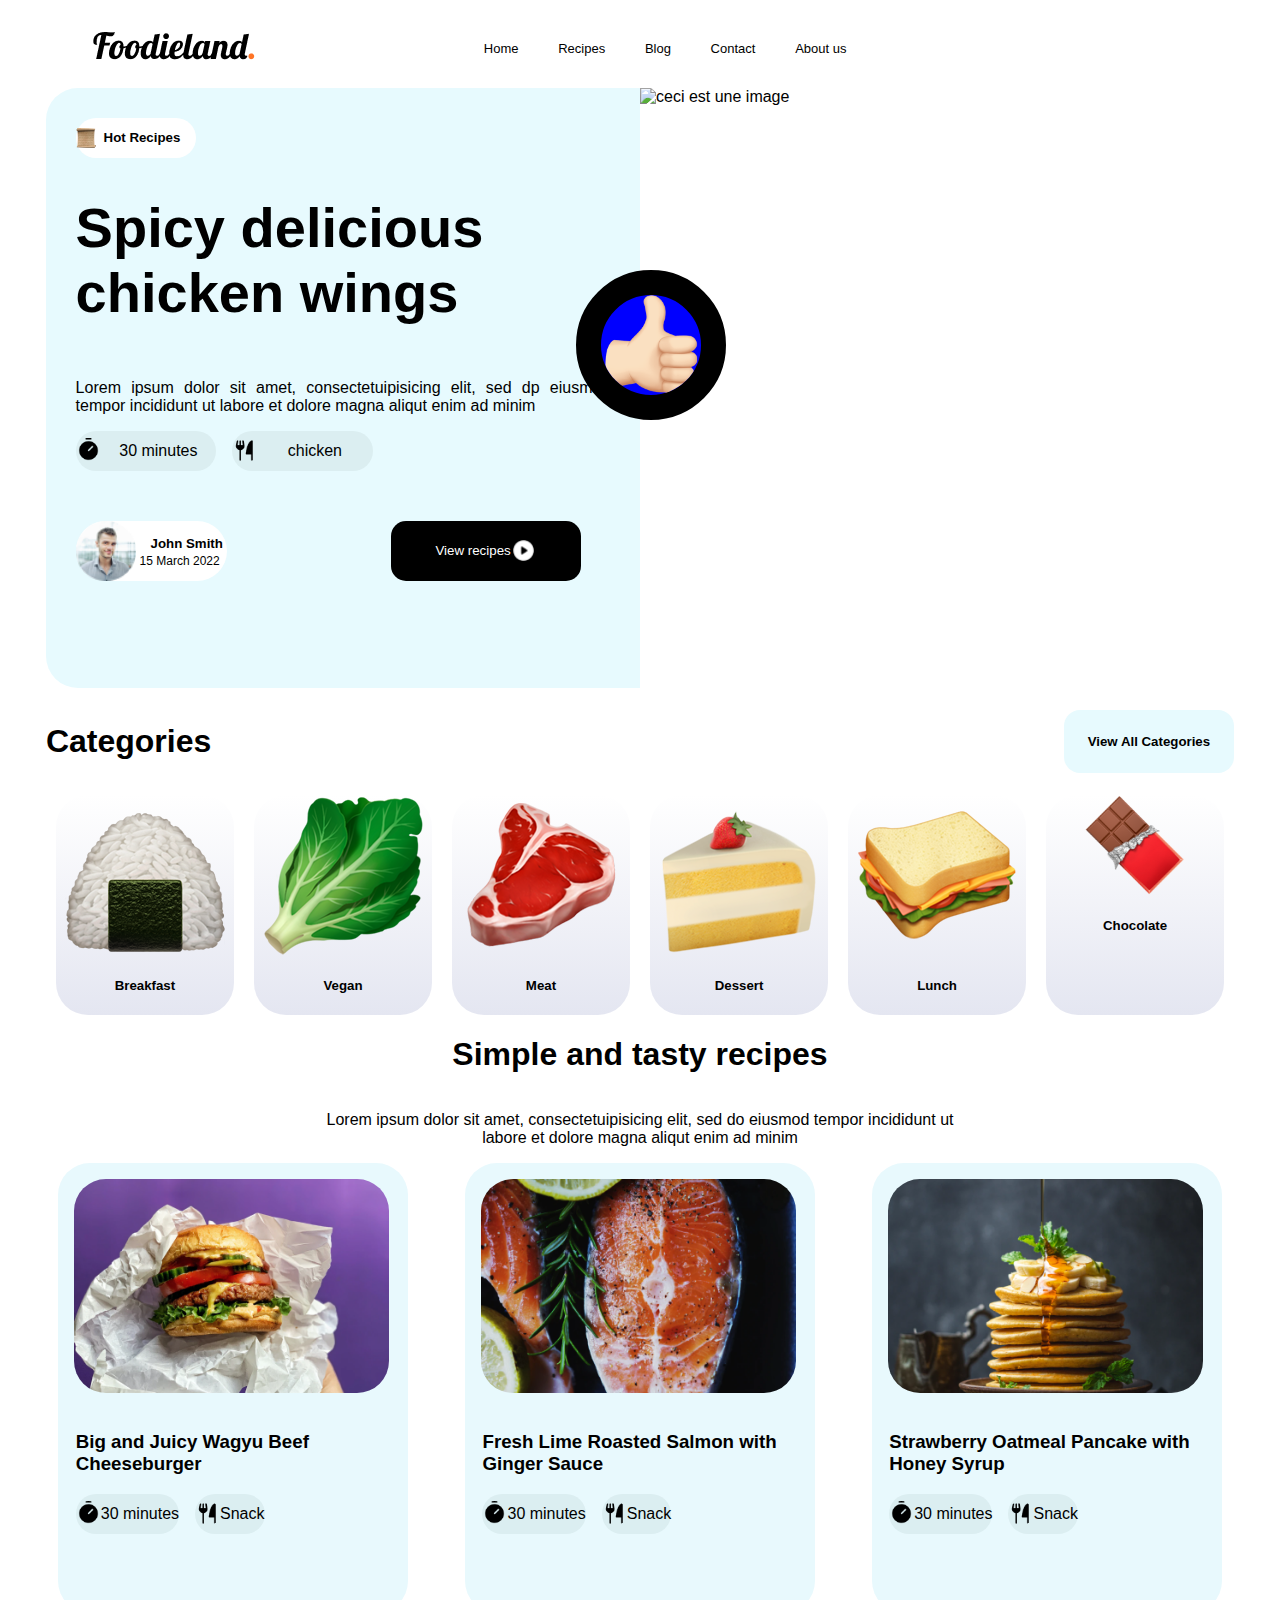
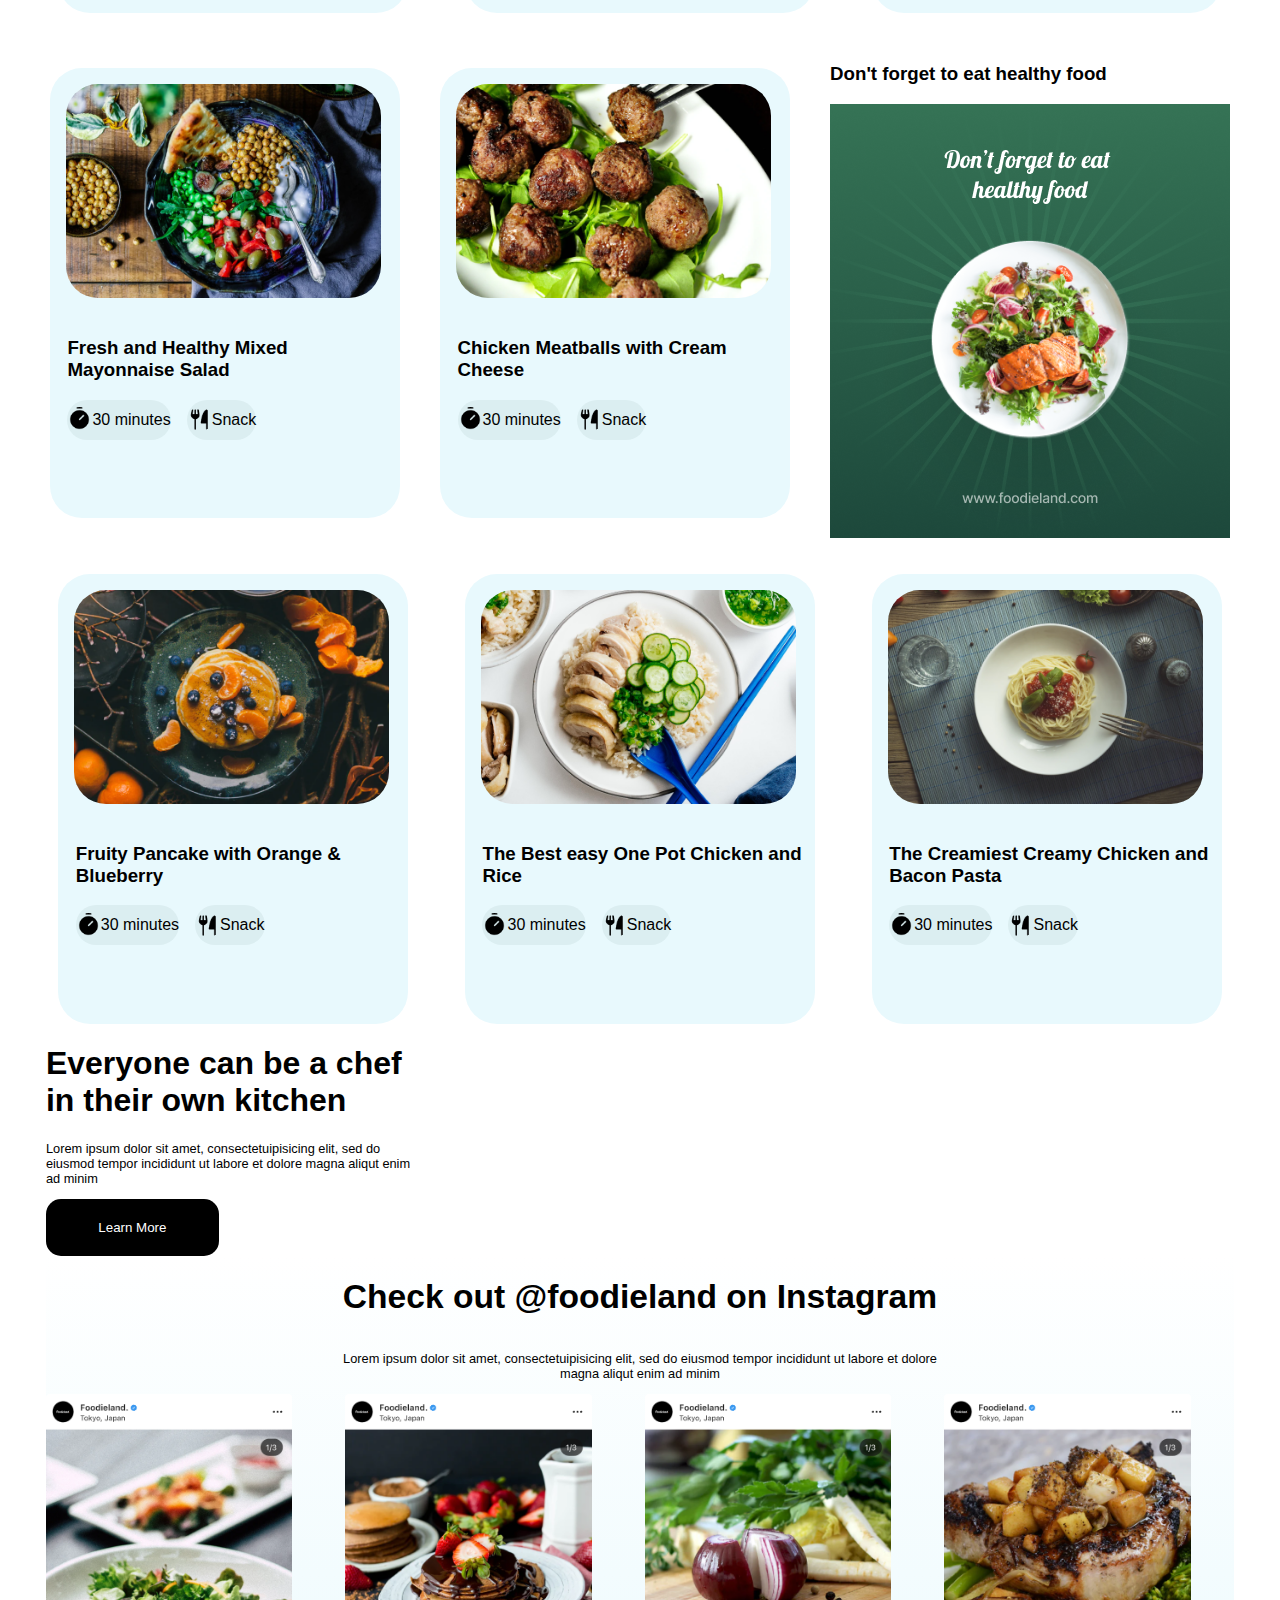
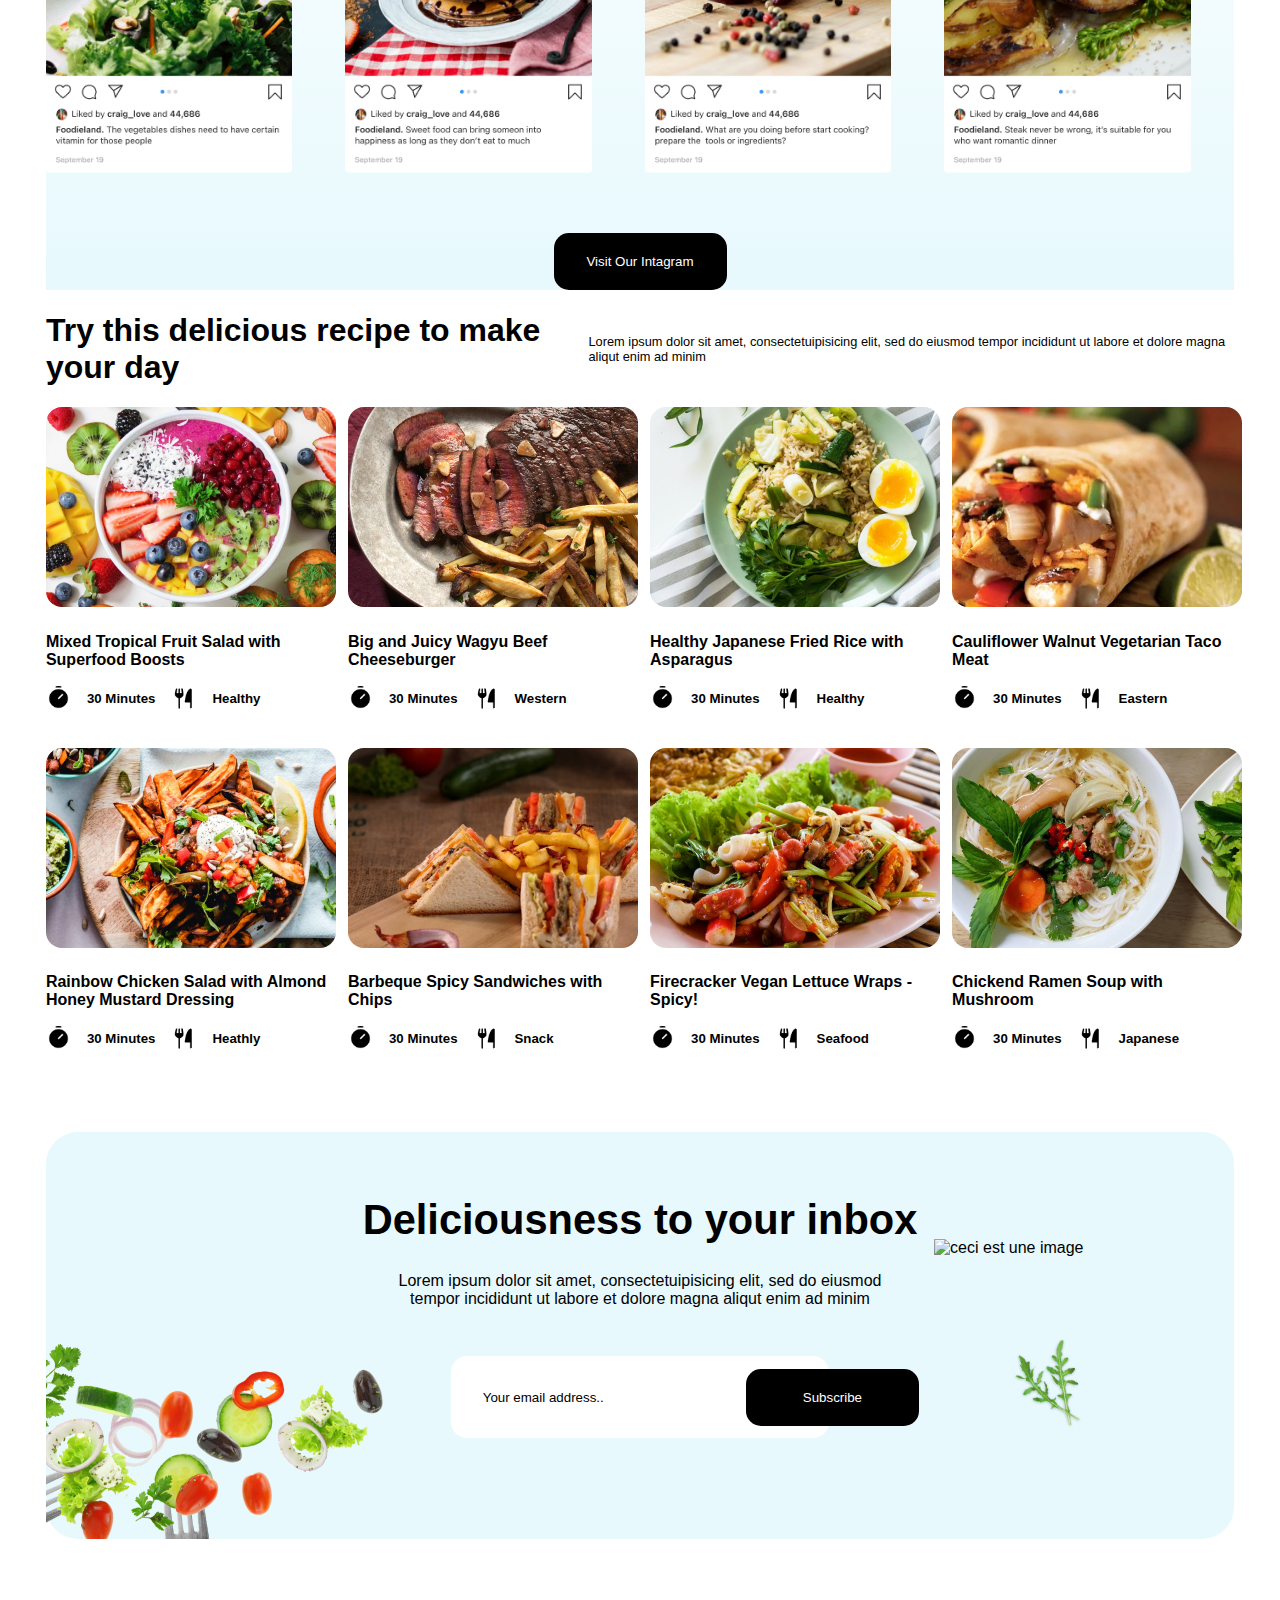
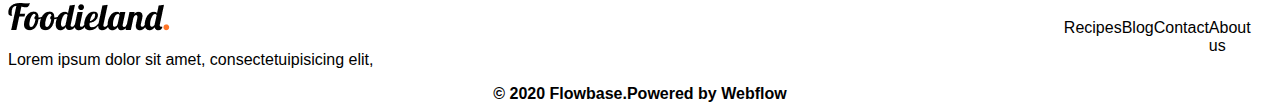
==== index.html @ ff0d7f97 "update code" ====
<!DOCTYPE html>
<html lang="fr">
  <head>
    <meta charset="UTF-8" />
    <meta name="viewport" content="width=device-width, initial-scale=1.0" />
    <title>Foodieland</title>
    <link rel="stylesheet" href="https://cdn-uicons.flaticon.com/2.5.1/uicons-brands/css/uicons-brands.css" />
    <link
      rel="stylesheet"
      href="https://cdn-uicons.flaticon.com/2.5.1/uicons-solid-rounded/css/uicons-solid-rounded.css"
    />
    <link
      rel="stylesheet"
      href="https://cdn-uicons.flaticon.com/2.5.1/uicons-solid-chubby/css/uicons-solid-chubby.css"
    />
    <link rel="stylesheet" href="css\style.css" class="css" />
  </head>
  <body>
    <header>
      <div id="logo">
        <a href="index.html">
          <img src="Images\Logo\Foodieland..png" alt="ceci est le logo Foodieland" />
        </a>
      </div>
      <nav>
        <ul>
          <li><a href="#">Home</a></li>
          <li><a href="#">Recipes</a></li>
          <li><a href="#">Blog</a></li>
          <li><a href="#">Contact</a></li>
          <li><a href="#">About us</a></li>
        </ul>
      </nav>
      <div id="rs">
        <i class="fi fi-brands-facebook"></i>
        <i class="fi fi-brands-twitter"></i>
        <i class="fi fi-brands-instagram"></i>
      </div>
    </header>
    <main>
      <section id="slider">
        <div class="container_spicy">
          <div class="recipe-item">
            <img src="Images\Home Page\image 14.png" alt="ceci est une image" />
            <h5>Hot Recipes</h5>
          </div>
          <h1>Spicy delicious chicken wings</h1>
          <p>
            Lorem ipsum dolor sit amet, consectetuipisicing elit, sed dp eiusmod tempor incididunt ut labore et dolore
            magna aliqut enim ad minim
          </p>

          <div id="info-recette">
            <div class="tag">
              <img src="Images\Home Page\Timer.png" alt="" />
              <p>30 minutes</p>
            </div>

            <div class="tag">
              <img src="Images\Home Page\ForkKnife.png" alt="" />
              <p>chicken</p>
            </div>
          </div>

          <div id="voir-plus-recette">
            <div id="user">
              <img src="Images\Home Page\Ellipse_2.png" alt="" />
              <h5>John Smith</h5>
              <p>15 March 2022</p>
            </div>

            <button>
              <p>View recipes</p>
              <img src="Images\Home Page\PlayCircle.png" alt="ceci est un bouton" />
            </button>
          </div>
        </div>
        <img id="cercle_pouce" src="Images\Home Page\image 15.png" alt="ceci est une image" />
        <img id="photo_slider" src="Images\Home Page\chicken.jpg" alt="ceci est une image" />
      </section>
      <section id="categories">
        <div class="text_categories">
          <h2>Categories</h2>
          <h5>View All Categories</h5>
        </div>
        <div class="meal_container">
          <div class="food-card">
            <img src="Images\Home Page\image 25.png" alt="ceci est une image" />
            <h5>Breakfast</h5>
          </div>
          <div class="food-card">
            <img src="Images\Home Page\image 19.png" alt="ceci est une image" />
            <h5>Vegan</h5>
          </div>
          <div class="food-card">
            <img src="Images\Home Page\image 21.png" alt="ceci est une image" />
            <h5>Meat</h5>
          </div>
          <div class="food-card">
            <img src="Images\Home Page\image 22.png" alt="ceci est une image" />
            <h5>Dessert</h5>
          </div>
          <div class="food-card">
            <img src="Images\Home Page\image 23.png" alt="ceci est une image" />
            <h5>Lunch</h5>
          </div>
          <div class="food-card">
            <img src="Images\Home Page\image 24.png" alt="ceci est une image" />
            <h5>Chocolate</h5>
          </div>
        </div>
      </section>
      <section>
        <div class="text_simple">
          <h1>Simple and tasty recipes</h1>
          <p>
            Lorem ipsum dolor sit amet, consectetuipisicing elit, sed do eiusmod tempor incididunt ut labore et dolore
            magna aliqut enim ad minim
          </p>
        </div>
        <div class="container_recipe_details">
          <div class="recipe-details">
            <img src="Images\Home Page\Simple and Tasty\image 26.png" alt="ceci est une image" />
            <h3>Big and Juicy Wagyu Beef Cheeseburger</h3>
            <div id="info-recette">
              <div class="tag">
                <img src="Images\Home Page\Timer.png" alt="" />
                <p>30 minutes</p>
              </div>

              <div class="tag">
                <img src="Images\Home Page\ForkKnife.png" alt="" />
                <p>Snack</p>
              </div>
            </div>
          </div>
          <div class="recipe-details">
            <img src="Images\Home Page\Simple and Tasty\image 26 (1).png" alt="ceci est une image" />
            <h3>Fresh Lime Roasted Salmon with Ginger Sauce</h3>
            <div id="info-recette">
              <div class="tag">
                <img src="Images\Home Page\Timer.png" alt="" />
                <p>30 minutes</p>
              </div>

              <div class="tag">
                <img src="Images\Home Page\ForkKnife.png" alt="" />
                <p>Snack</p>
              </div>
            </div>
          </div>
          <div class="recipe-details">
            <img src="Images\Home Page\Simple and Tasty\image 26 (2).png" alt="ceci est une image" />
            <h3>Strawberry Oatmeal Pancake with Honey Syrup</h3>
            <div id="info-recette">
              <div class="tag">
                <img src="Images\Home Page\Timer.png" alt="" />
                <p>30 minutes</p>
              </div>

              <div class="tag">
                <img src="Images\Home Page\ForkKnife.png" alt="" />
                <p>Snack</p>
              </div>
            </div>
          </div>
          <div class="recipe-details">
            <img src="Images\Home Page\Simple and Tasty\image 26 (3).png" alt="ceci est une image" />
            <h3>Fresh and Healthy Mixed Mayonnaise Salad</h3>
            <div id="info-recette">
              <div class="tag">
                <img src="Images\Home Page\Timer.png" alt="" />
                <p>30 minutes</p>
              </div>

              <div class="tag">
                <img src="Images\Home Page\ForkKnife.png" alt="" />
                <p>Snack</p>
              </div>
            </div>
          </div>
          <div class="recipe-details">
            <img src="Images\Home Page\Simple and Tasty\image 26 (4).png" alt="ceci est une image" />
            <h3>Chicken Meatballs with Cream Cheese</h3>
            <div id="info-recette">
              <div class="tag">
                <img src="Images\Home Page\Timer.png" alt="" />
                <p>30 minutes</p>
              </div>

              <div class="tag">
                <img src="Images\Home Page\ForkKnife.png" alt="" />
                <p>Snack</p>
              </div>
            </div>
          </div>
          <div class="food-reminder">
            <h3>Don't forget to eat healthy food</h3>
            <img src="Images\Home Page\Simple and Tasty\Ads.png" alt="ceci est une image" />
          </div>
          <div class="recipe-details">
            <img src="Images\Home Page\Simple and Tasty\image 26 (8).png" alt="ceci est une image" />
            <h3>Fruity Pancake with Orange & Blueberry</h3>
            <div id="info-recette">
              <div class="tag">
                <img src="Images\Home Page\Timer.png" alt="" />
                <p>30 minutes</p>
              </div>

              <div class="tag">
                <img src="Images\Home Page\ForkKnife.png" alt="" />
                <p>Snack</p>
              </div>
            </div>
          </div>
          <div class="recipe-details">
            <img src="Images\Home Page\Simple and Tasty\image 26 (6).png" alt="ceci est une image" />
            <h3>The Best easy One Pot Chicken and Rice</h3>
            <div id="info-recette">
              <div class="tag">
                <img src="Images\Home Page\Timer.png" alt="" />
                <p>30 minutes</p>
              </div>

              <div class="tag">
                <img src="Images\Home Page\ForkKnife.png" alt="" />
                <p>Snack</p>
              </div>
            </div>
          </div>
          <div class="recipe-details">
            <img src="Images\Home Page\Simple and Tasty\image 26 (7).png" alt="ceci est une image" />
            <h3>The Creamiest Creamy Chicken and Bacon Pasta</h3>
            <div id="info-recette">
              <div class="tag">
                <img src="Images\Home Page\Timer.png" alt="" />
                <p>30 minutes</p>
              </div>

              <div class="tag">
                <img src="Images\Home Page\ForkKnife.png" alt="" />
                <p>Snack</p>
              </div>
            </div>
          </div>
        </div>
      </section>
      <section class="about">
        <div class="chef-promo">
          <h1>Everyone can be a chef in their own kitchen</h1>
          <p>
            Lorem ipsum dolor sit amet, consectetuipisicing elit, sed do eiusmod tempor incididunt ut labore et dolore
            magna aliqut enim ad minim
          </p>
          <button class="btn">Learn More</button>
        </div>
        <div class="chef-kitchen">
          <!-- <img
            src="Images\Home Page\portrait-happy-male-chef-dressed-uniform 1.png"
            alt="ceci est une image"
          /> -->
        </div>
      </section>
      <section class="post-insta">
        <div class="instagram_content">
          <h1>Check out @foodieland on Instagram</h1>
          <p>
            Lorem ipsum dolor sit amet, consectetuipisicing elit, sed do eiusmod tempor incididunt ut labore et dolore
            magna aliqut enim ad minim
          </p>
        </div>
        <div class="instagram_picture">
          <div class="photo">
            <img src="Images\Home Page\Check_Out_Instagram\Post (1).png" alt="ceci est une image" />
          </div>
          <div class="photo">
            <img src="Images\Home Page\Check_Out_Instagram\Post (2).png" alt="ceci est une image" />
          </div>
          <div class="photo">
            <img src="Images\Home Page\Check_Out_Instagram\Post (3).png" alt="ceci est une image" />
          </div>
          <div class="photo">
            <img src="Images\Home Page\Check_Out_Instagram\Post (4).png" alt="ceci est une image" />
          </div>
        </div>
        <div class="btn-center">
          <button class="btn">Visit Our Intagram <i class="fi fi-brands-instagram"></i></button>
        </div>
      </section>
      <section class="most-viewed">
        <div class="text_viewed">
          <h1>Try this delicious recipe to make your day</h1>
          <p>
            Lorem ipsum dolor sit amet, consectetuipisicing elit, sed do eiusmod tempor incididunt ut labore et dolore
            magna aliqut enim ad minim
          </p>
        </div>
        <div class="recipe-card">
          <div class="recipe_content">
            <img src="Images\Home Page\Delicious recipe\image 26 (16).png" alt="ceci est une image" />
            <h4>Mixed Tropical Fruit Salad with Superfood Boosts</h4>
            <div class="recipe_info">
              <img src="Images\Home Page\Timer.png" alt="" />
              <h5>30 Minutes</h5>
              <img src="Images\Home Page\ForkKnife.png" alt="" />
              <h5>Healthy</h5>
            </div>
          </div>
          <div class="recipe_content">
            <img src="Images\Home Page\Delicious recipe\image 26 (17).png" alt="ceci est une image" />
            <h4>Big and Juicy Wagyu Beef Cheeseburger</h4>
            <div class="recipe_info">
              <img src="Images\Home Page\Timer.png" alt="" />
              <h5>30 Minutes</h5>
              <img src="Images\Home Page\ForkKnife.png" alt="" />
              <h5>Western</h5>
            </div>
          </div>
          <div class="recipe_content">
            <img src="Images\Home Page\Delicious recipe\image 26 (18).png" alt="ceci est une image" />
            <h4>Healthy Japanese Fried Rice with Asparagus</h4>
            <div class="recipe_info">
              <img src="Images\Home Page\Timer.png" alt="" />
              <h5>30 Minutes</h5>
              <img src="Images\Home Page\ForkKnife.png" alt="" />
              <h5>Healthy</h5>
            </div>
          </div>
          <div class="recipe_content">
            <img src="Images\Home Page\Delicious recipe\image 26 (20).png" alt="ceci est une image" />
            <h4>Cauliflower Walnut Vegetarian Taco Meat</h4>
            <div class="recipe_info">
              <img src="Images\Home Page\Timer.png" alt="" />
              <h5>30 Minutes</h5>
              <img src="Images\Home Page\ForkKnife.png" alt="" />
              <h5>Eastern</h5>
            </div>
          </div>
          <div class="recipe_content">
            <img src="Images\Home Page\Delicious recipe\image 26 (21).png" alt="ceci est une image" />
            <h4>Rainbow Chicken Salad with Almond Honey Mustard Dressing</h4>
            <div class="recipe_info">
              <img src="Images\Home Page\Timer.png" alt="" />
              <h5>30 Minutes</h5>
              <img src="Images\Home Page\ForkKnife.png" alt="" />
              <h5>Heathly</h5>
            </div>
          </div>
          <div class="recipe_content">
            <img src="Images\Home Page\Delicious recipe\image 26 (22).png" alt="ceci est une image" />
            <h4>Barbeque Spicy Sandwiches with Chips</h4>
            <div class="recipe_info">
              <img src="Images\Home Page\Timer.png" alt="" />
              <h5>30 Minutes</h5>
              <img src="Images\Home Page\ForkKnife.png" alt="" />
              <h5>Snack</h5>
            </div>
          </div>
          <div class="recipe_content">
            <img src="Images\Home Page\Delicious recipe\image 26 (23).png" alt="ceci est une image" />
            <h4>Firecracker Vegan Lettuce Wraps - Spicy!</h4>
            <div class="recipe_info">
              <img src="Images\Home Page\Timer.png" alt="" />
              <h5>30 Minutes</h5>
              <img src="Images\Home Page\ForkKnife.png" alt="" />
              <h5>Seafood</h5>
            </div>
          </div>
          <div class="recipe_content">
            <img src="Images\Home Page\Delicious recipe\image 26 (24).png" alt="ceci est une image" />
            <h4>Chickend Ramen Soup with Mushroom</h4>
            <div class="recipe_info">
              <img src="Images\Home Page\Timer.png" alt="" />
              <h5>30 Minutes</h5>
              <img src="Images\Home Page\ForkKnife.png" alt="" />
              <h5>Japanese</h5>
            </div>
          </div>
        </div>
      </section>
      <section class="newsletter">
        <div class="inbox_container">
          <h1>Deliciousness to your inbox</h1>
          <p>
            Lorem ipsum dolor sit amet, consectetuipisicing elit, sed do eiusmod tempor incididunt ut labore et dolore
            magna aliqut enim ad minim
          </p>
        </div>
        <div class="email-subscribe">
          <input type="email" value="Your email address.." id="email" name="email" required />
          <button class="btn position" type="submit">Subscribe</button>
        </div>
        <img
          class="bottom-left-image"
          src="Images\Home Page\Deliciousness to your inbox\kisspng-salad-salad-fresh-food-healthylife-vegetables-vegetarian-5d42e3a7cb8543 1 (1).png"
          alt="ceci est une image"
        />
        <img class="bottom-right-image" src="Images\Home Page\Photo-plate.png" alt="ceci est une image" />
        <img class="mini_sheet" src="Images\Home Page\rucola-png.png" alt="ceci est une image" />
      </section>
    </main>
    <footer>
      <div class="footer_content">
        <div id="logo">
          <a href="index.html">
            <img src="Images\Logo\Foodieland..png" alt="ceci est le logo de Foodieland" />
          </a>
          <p>Lorem ipsum dolor sit amet, consectetuipisicing elit,</p>
        </div>
        <div>
          <nav>
            <ul>
              <li>Recipes</li>
              <li>Blog</li>
              <li>Contact</li>
              <li>About us</li>
            </ul>
          </nav>
        </div>
      </div>
      <div class="info_content">
        <h5>© 2020 Flowbase.Powered by Webflow</h5>
        <div id="icon_social networks">
          <i class="fi fi-brands-facebook"></i>
          <i class="fi fi-brands-twitter"></i>
          <i class="fi fi-brands-instagram"></i>
        </div>
      </div>
    </footer>
  </body>
</html>
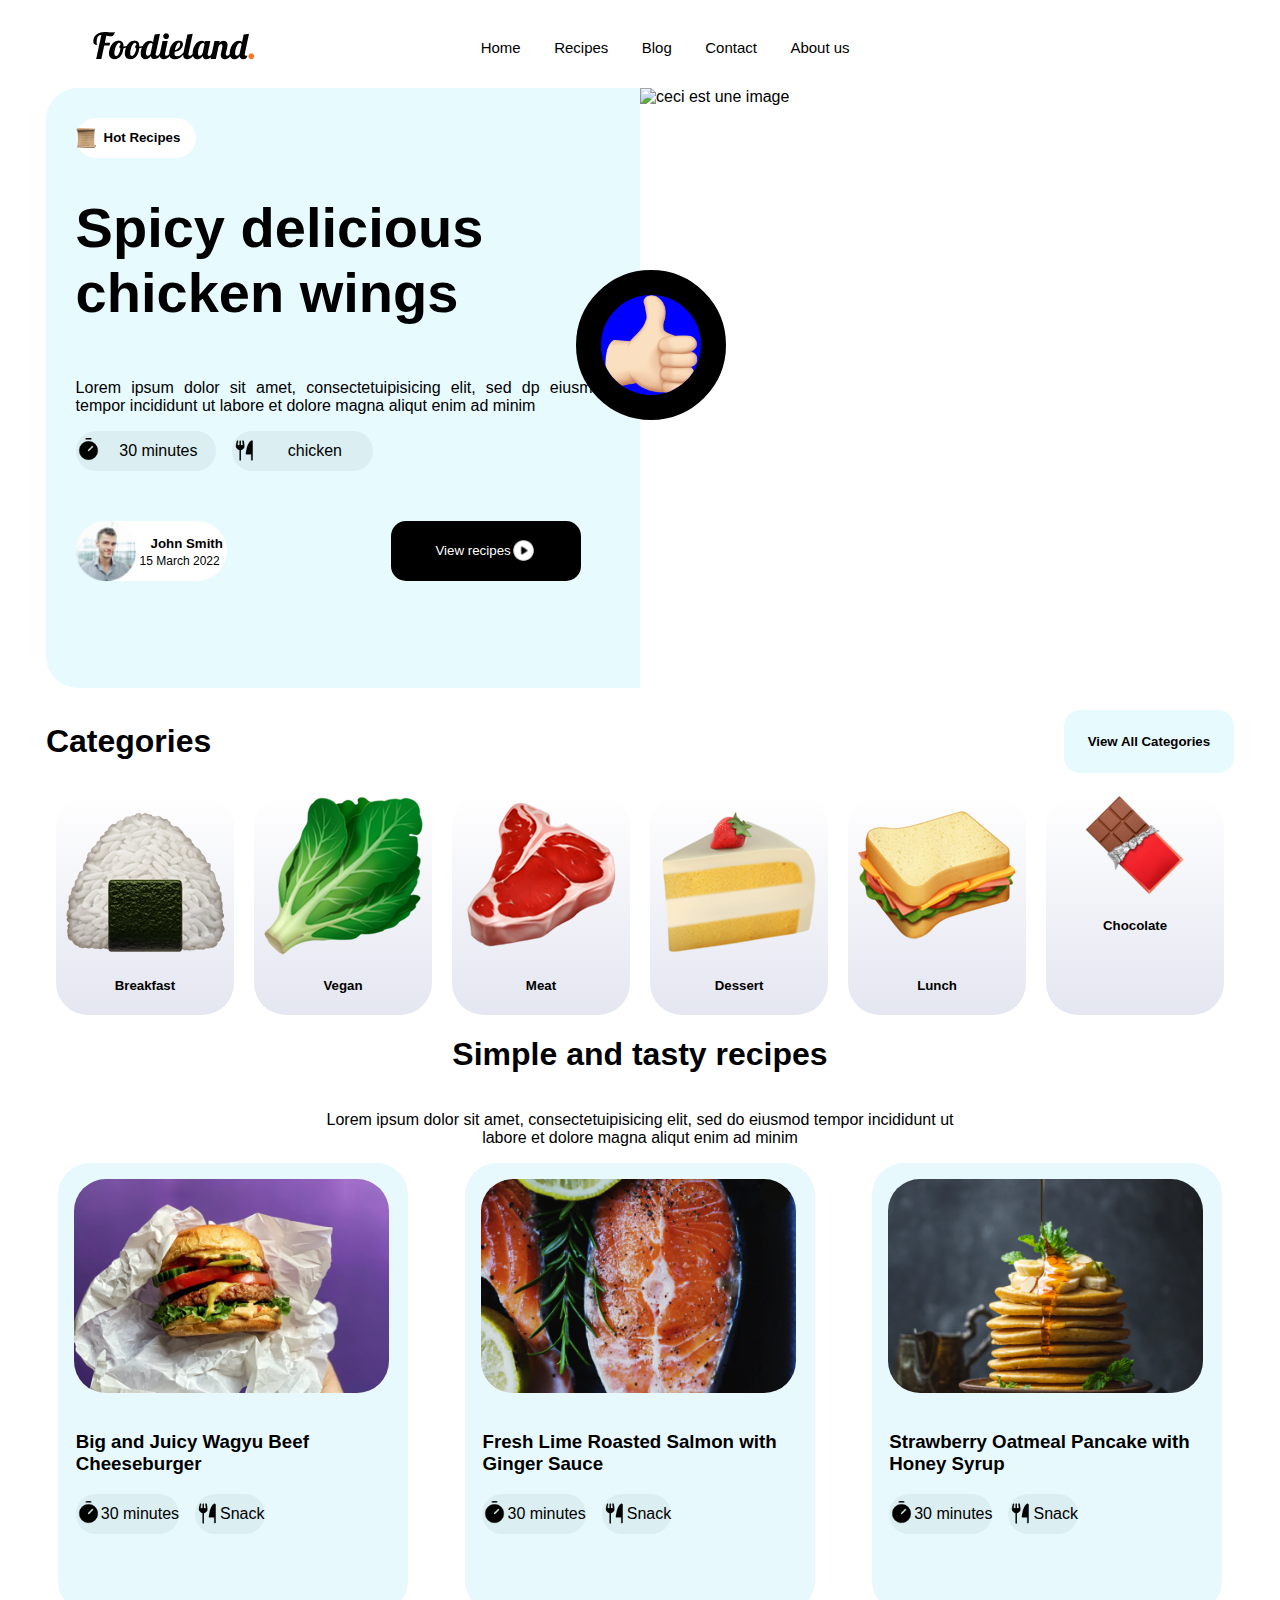
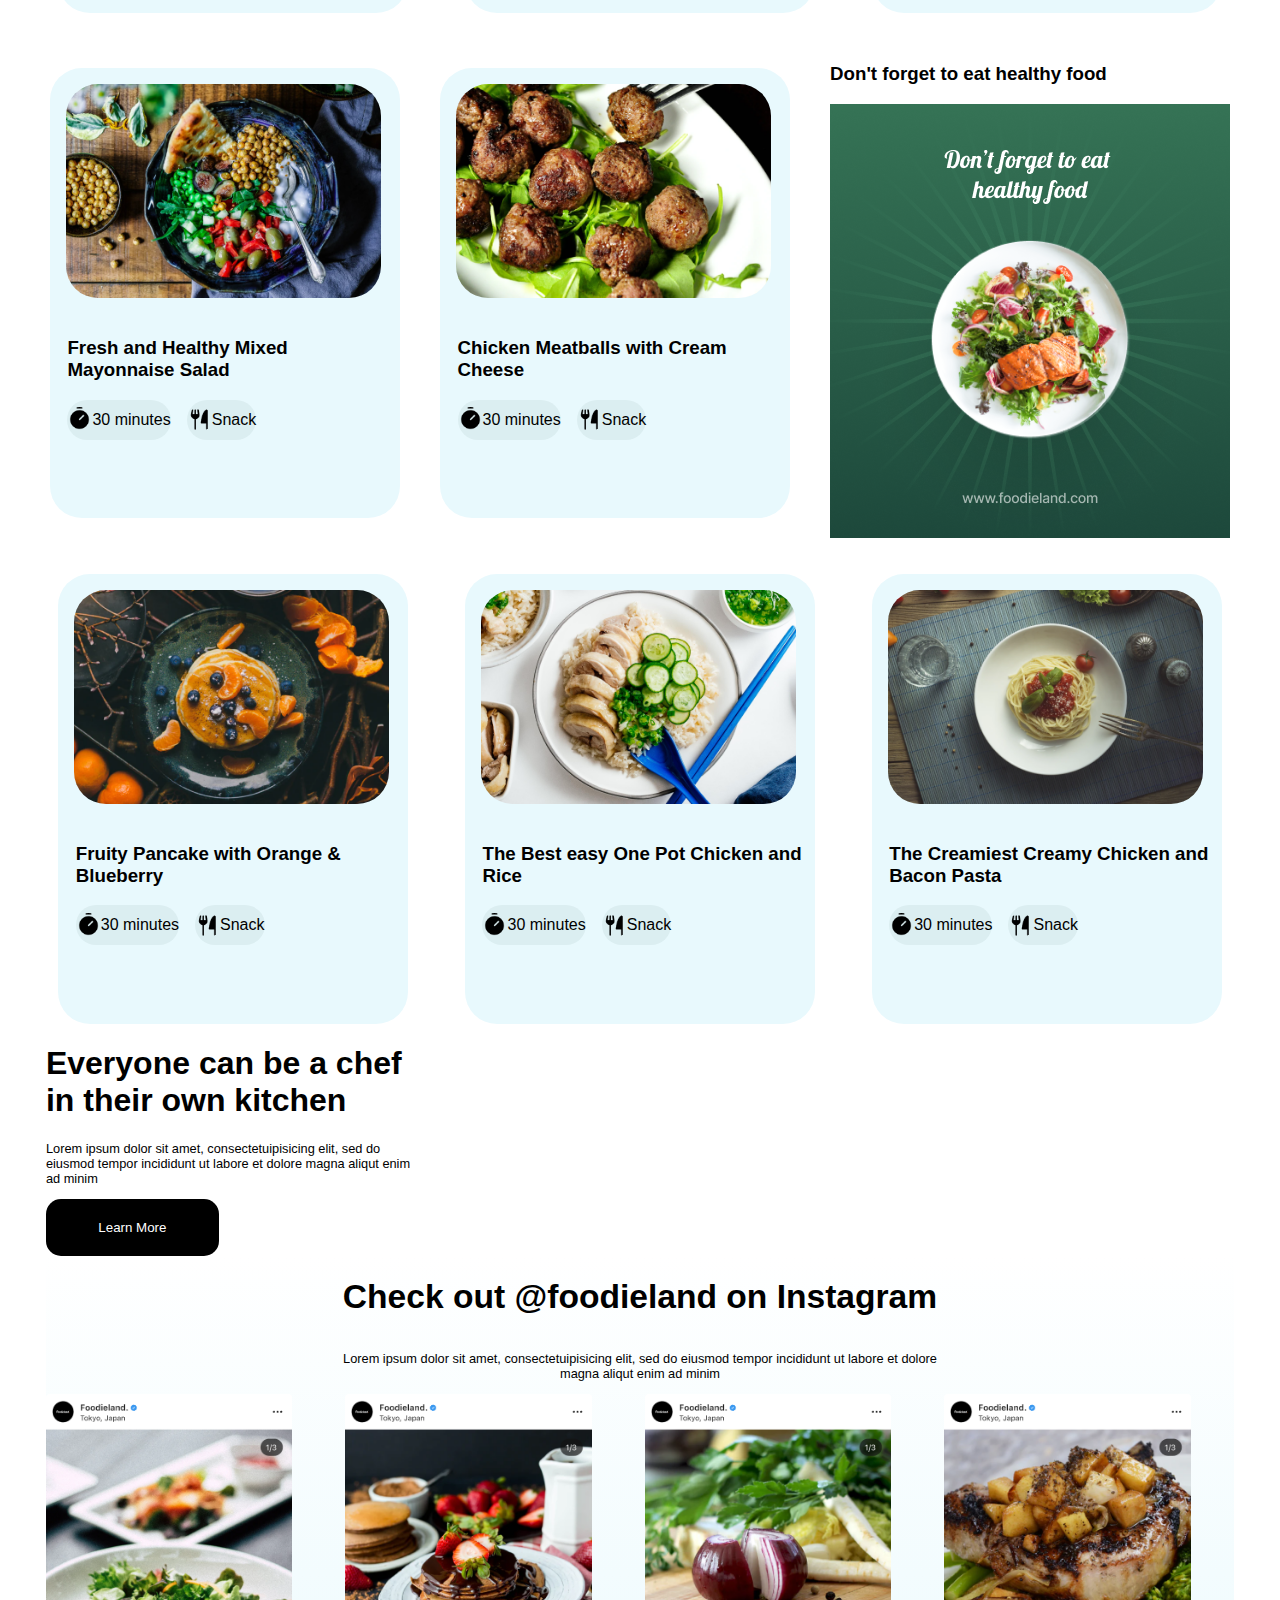
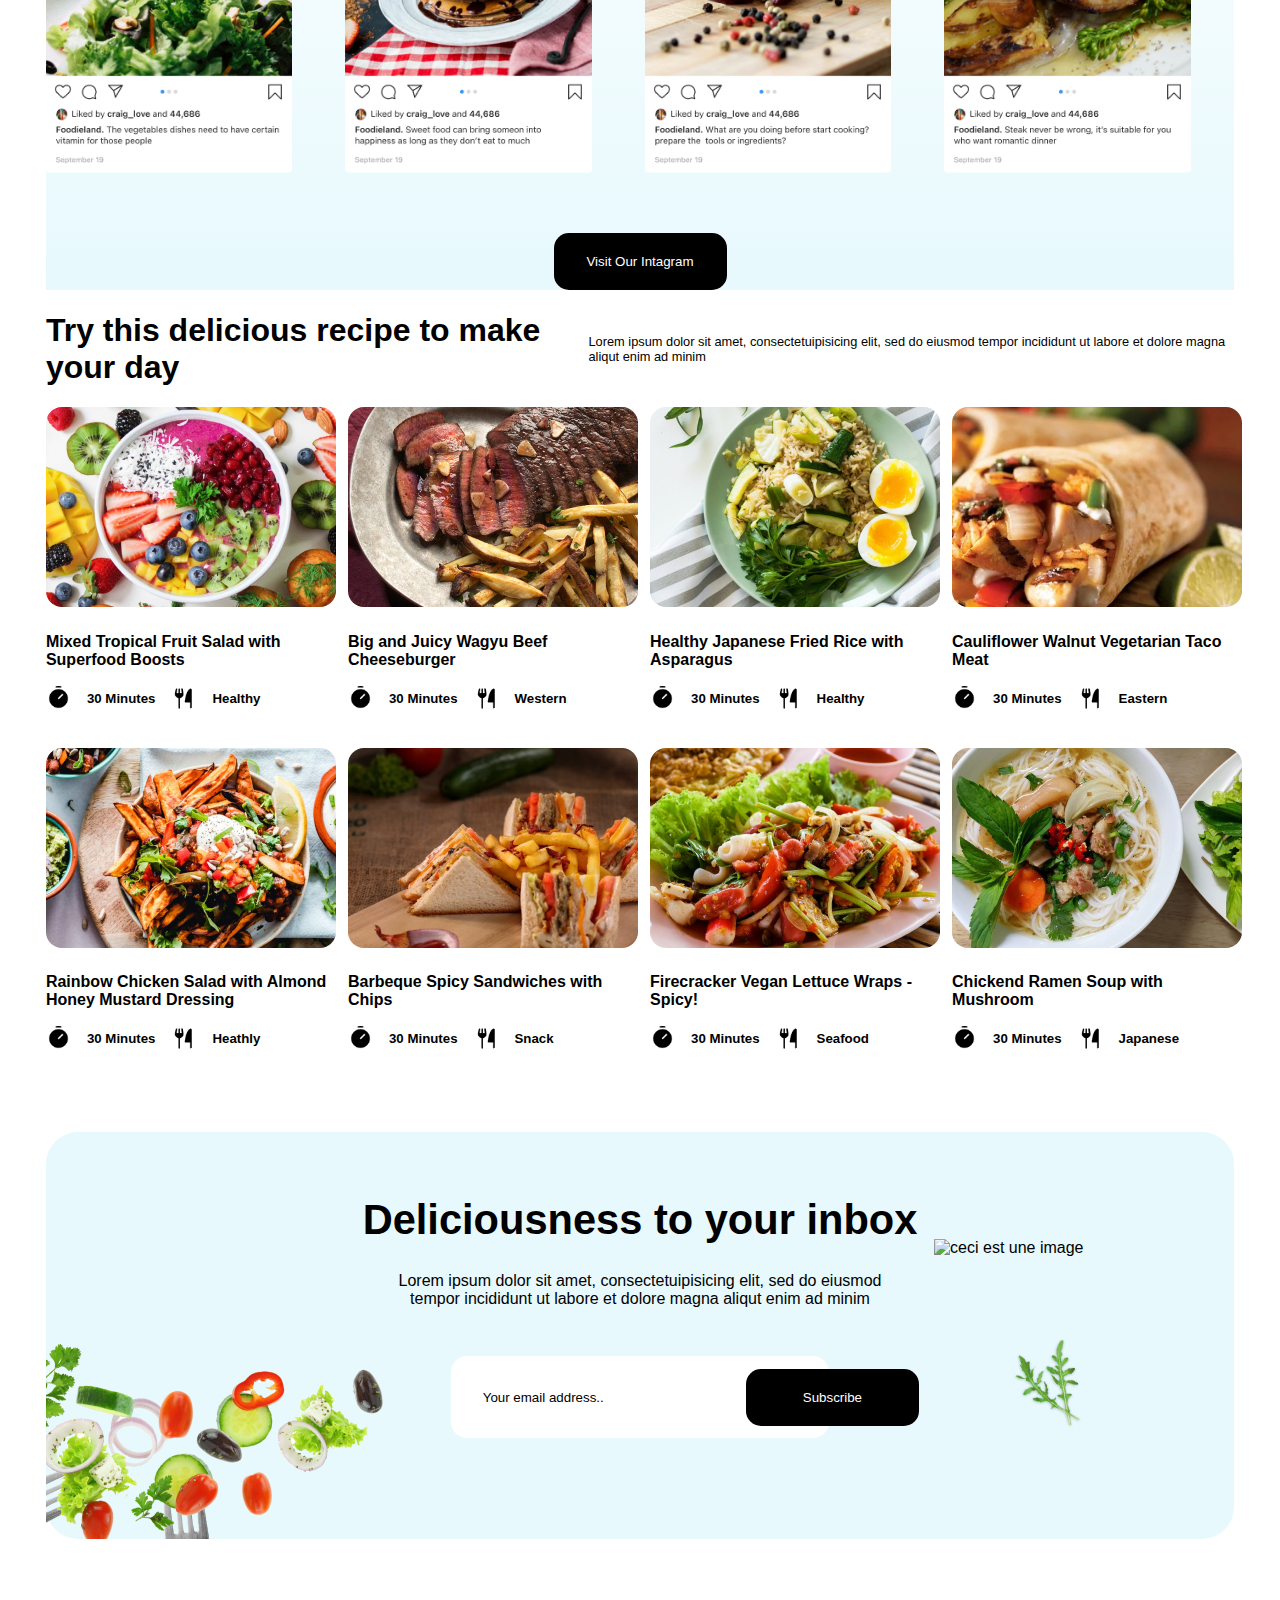
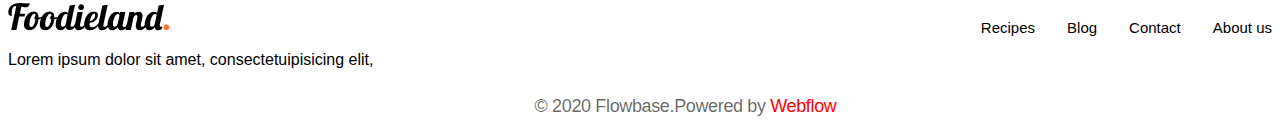
==== commit da51d458: "update code" ====
--- a/index.html
+++ b/index.html
@@ -13,6 +13,15 @@
       rel="stylesheet"
       href="https://cdn-uicons.flaticon.com/2.5.1/uicons-solid-chubby/css/uicons-solid-chubby.css"
     />
+    <link
+      rel="stylesheet"
+      href="https://cdnjs.cloudflare.com/ajax/libs/font-awesome/6.6.0/css/all.min.css"
+      integrity="sha512-Kc323vGBEqzTmouAECnVceyQqyqdsSiqLQISBL29aUW4U/M7pSPA/gEUZQqv1cwx4OnYxTxve5UMg5GT6L4JJg=="
+      crossorigin="anonymous"
+      referrerpolicy="no-referrer"
+    />
+    <link rel="stylesheet" href="css\main.css" class="css" />
+    <link rel="stylesheet" href="css\header.css" class="css" />
     <link rel="stylesheet" href="css\style.css" class="css" />
   </head>
   <body>
@@ -24,17 +33,17 @@
       </div>
       <nav>
         <ul>
-          <li><a href="#">Home</a></li>
-          <li><a href="#">Recipes</a></li>
-          <li><a href="#">Blog</a></li>
-          <li><a href="#">Contact</a></li>
-          <li><a href="#">About us</a></li>
+          <li><a href="index.html">Home</a></li>
+          <li><a href="recipes.html">Recipes</a></li>
+          <li><a href="blog.html">Blog</a></li>
+          <li><a href="contact.html">Contact</a></li>
+          <li><a href="about_us.html">About us</a></li>
         </ul>
       </nav>
       <div id="rs">
-        <i class="fi fi-brands-facebook"></i>
-        <i class="fi fi-brands-twitter"></i>
-        <i class="fi fi-brands-instagram"></i>
+        <i class="fa-brands fa-facebook-f"></i>
+        <i class="fa-brands fa-twitter"></i>
+        <i class="fa-brands fa-instagram"></i>
       </div>
     </header>
     <main>
@@ -379,16 +388,18 @@
         </div>
       </section>
       <section class="newsletter">
-        <div class="inbox_container">
-          <h1>Deliciousness to your inbox</h1>
-          <p>
-            Lorem ipsum dolor sit amet, consectetuipisicing elit, sed do eiusmod tempor incididunt ut labore et dolore
-            magna aliqut enim ad minim
-          </p>
-        </div>
-        <div class="email-subscribe">
-          <input type="email" value="Your email address.." id="email" name="email" required />
-          <button class="btn position" type="submit">Subscribe</button>
+        <div class="newsletter_container">
+          <div class="inbox_container">
+            <h1>Deliciousness to your inbox</h1>
+            <p>
+              Lorem ipsum dolor sit amet, consectetuipisicing elit, sed do eiusmod tempor incididunt ut labore et dolore
+              magna aliqut enim ad minim
+            </p>
+          </div>
+          <div class="email-subscribe">
+            <input type="email" value="Your email address.." id="email" name="email" required />
+            <button class="btn position" type="submit">Subscribe</button>
+          </div>
         </div>
         <img
           class="bottom-left-image"
@@ -410,20 +421,20 @@
         <div>
           <nav>
             <ul>
-              <li>Recipes</li>
-              <li>Blog</li>
-              <li>Contact</li>
-              <li>About us</li>
+              <li><a href="#">Recipes</a></li>
+              <li><a href="#">Blog</a></li>
+              <li><a href="#">Contact</a></li>
+              <li><a href="#">About us</a></li>
             </ul>
           </nav>
         </div>
       </div>
       <div class="info_content">
-        <h5>© 2020 Flowbase.Powered by Webflow</h5>
-        <div id="icon_social networks">
-          <i class="fi fi-brands-facebook"></i>
-          <i class="fi fi-brands-twitter"></i>
-          <i class="fi fi-brands-instagram"></i>
+        <h5>© 2020 Flowbase.Powered by <span>Webflow</span></h5>
+        <div id="icon_social">
+          <i class="fa-brands fa-facebook-f"></i>
+          <i class="fa-brands fa-twitter"></i>
+          <i class="fa-brands fa-instagram"></i>
         </div>
       </div>
     </footer>
